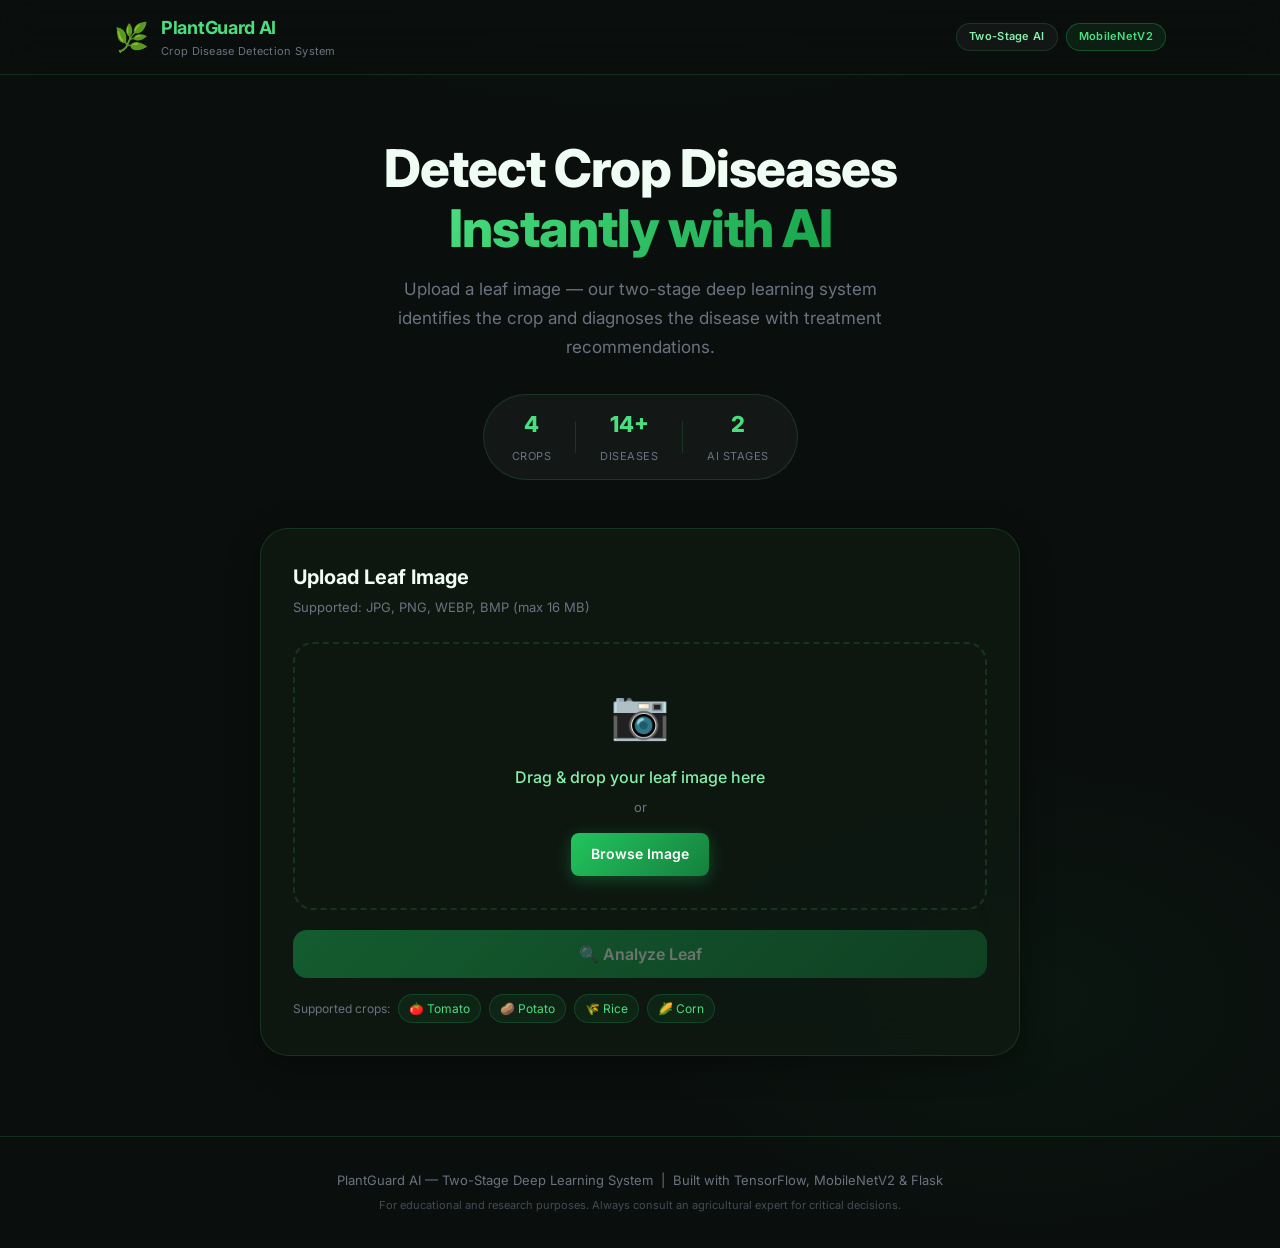
==== templates/index.html @ 99c21367 "Project" ====
<!DOCTYPE html>
<html lang="en">
<head>
  <meta charset="UTF-8" />
  <meta name="viewport" content="width=device-width, initial-scale=1.0" />
  <title>Plant Disease Predictor — AI Crop Health Analyzer</title>
  <meta name="description" content="Upload a crop leaf image to instantly identify the crop type and detect diseases using AI. Get treatment and prevention recommendations." />
  <link rel="preconnect" href="https://fonts.googleapis.com" />
  <link rel="preconnect" href="https://fonts.gstatic.com" crossorigin />
  <link href="https://fonts.googleapis.com/css2?family=Inter:wght@300;400;500;600;700;800&display=swap" rel="stylesheet" />
  <link rel="stylesheet" href="/static/css/style.css" />
</head>
<body>

  <!-- ── Header ─────────────────────────────────────────────────────── -->
  <header class="header">
    <div class="header-inner">
      <div class="logo">
        <span class="logo-icon">🌿</span>
        <div>
          <span class="logo-title">PlantGuard AI</span>
          <span class="logo-sub">Crop Disease Detection System</span>
        </div>
      </div>
      <nav class="header-nav">
        <span class="nav-badge">Two-Stage AI</span>
        <span class="nav-badge nav-badge--green">MobileNetV2</span>
      </nav>
    </div>
  </header>

  <!-- ── Hero Section ───────────────────────────────────────────────── -->
  <section class="hero">
    <div class="hero-content">
      <h1 class="hero-title">
        Detect Crop Diseases<br />
        <span class="hero-highlight">Instantly with AI</span>
      </h1>
      <p class="hero-subtitle">
        Upload a leaf image — our two-stage deep learning system identifies
        the crop and diagnoses the disease with treatment recommendations.
      </p>
      <div class="hero-stats">
        <div class="stat">
          <span class="stat-num">4</span>
          <span class="stat-label">Crops</span>
        </div>
        <div class="stat-divider"></div>
        <div class="stat">
          <span class="stat-num">14+</span>
          <span class="stat-label">Diseases</span>
        </div>
        <div class="stat-divider"></div>
        <div class="stat">
          <span class="stat-num">2</span>
          <span class="stat-label">AI Stages</span>
        </div>
      </div>
    </div>
  </section>

  <!-- ── Main Content ────────────────────────────────────────────────── -->
  <main class="main">
    <div class="container">

      <!-- Upload Card -->
      <div class="card upload-card" id="uploadCard">
        <div class="card-header">
          <h2 class="card-title">Upload Leaf Image</h2>
          <p class="card-subtitle">Supported: JPG, PNG, WEBP, BMP (max 16 MB)</p>
        </div>

        <!-- Drag & Drop Zone -->
        <div class="drop-zone" id="dropZone">
          <div class="drop-zone-content" id="dropZoneContent">
            <div class="drop-icon">📷</div>
            <p class="drop-text">Drag &amp; drop your leaf image here</p>
            <p class="drop-subtext">or</p>
            <label class="btn btn--primary" for="fileInput">
              Browse Image
            </label>
            <input
              type="file"
              id="fileInput"
              accept="image/png,image/jpeg,image/webp,image/bmp"
              style="display: none;"
            />
          </div>

          <!-- Image Preview (hidden initially) -->
          <div class="preview-container" id="previewContainer" style="display:none;">
            <img id="previewImage" class="preview-image" alt="Uploaded leaf preview" />
            <div class="preview-overlay">
              <button class="btn btn--outline btn--sm" id="changeImageBtn">
                Change Image
              </button>
            </div>
          </div>
        </div>

        <!-- Analyze Button -->
        <button class="btn btn--primary btn--full btn--lg" id="analyzeBtn" disabled>
          <span id="analyzeBtnText">🔍 Analyze Leaf</span>
          <span id="analyzeBtnSpinner" class="spinner" style="display:none;"></span>
        </button>

        <!-- Supported Crops Info -->
        <div class="crops-info">
          <span class="crops-label">Supported crops:</span>
          <span class="crop-tag">🍅 Tomato</span>
          <span class="crop-tag">🥔 Potato</span>
          <span class="crop-tag">🌾 Rice</span>
          <span class="crop-tag">🌽 Corn</span>
        </div>
      </div>

      <!-- Loading State -->
      <div class="loading-card" id="loadingCard" style="display:none;">
        <div class="loading-animation">
          <div class="pulse-ring"></div>
          <div class="pulse-ring pulse-ring--2"></div>
          <div class="pulse-icon">🌿</div>
        </div>
        <h3 class="loading-title">Analyzing your leaf...</h3>
        <div class="loading-steps">
          <div class="loading-step" id="step1">
            <span class="step-dot step-dot--active"></span>
            <span>Stage 1: Identifying crop type</span>
          </div>
          <div class="loading-step" id="step2">
            <span class="step-dot"></span>
            <span>Stage 2: Detecting disease</span>
          </div>
          <div class="loading-step" id="step3">
            <span class="step-dot"></span>
            <span>Fetching treatment recommendations</span>
          </div>
        </div>
      </div>

      <!-- Error State -->
      <div class="error-card" id="errorCard" style="display:none;">
        <div class="error-icon">⚠️</div>
        <h3 class="error-title">Analysis Failed</h3>
        <p class="error-message" id="errorMessage"></p>
        <button class="btn btn--outline" id="retryBtn">Try Again</button>
      </div>

      <!-- Result Card -->
      <div class="result-card" id="resultCard" style="display:none;">

        <!-- Result Header -->
        <div class="result-header">
          <div class="result-header-left">
            <h2 class="result-title">Analysis Complete</h2>
            <p class="result-subtitle">Two-stage AI prediction result</p>
          </div>
          <button class="btn btn--outline btn--sm" id="newAnalysisBtn">
            + New Analysis
          </button>
        </div>

        <!-- Warning Banner (shown if low confidence) -->
        <div class="warning-banner" id="warningBanner" style="display:none;">
          <span>⚠️</span>
          <span id="warningMessage"></span>
        </div>

        <!-- Stage Results Row -->
        <div class="stages-row">
          <!-- Stage 1 -->
          <div class="stage-box stage-box--crop">
            <div class="stage-label">Stage 1 — Crop Identified</div>
            <div class="stage-emoji" id="cropEmoji">🌿</div>
            <div class="stage-value" id="cropName">—</div>
            <div class="confidence-bar-wrap">
              <div class="confidence-bar-track">
                <div class="confidence-bar-fill" id="cropConfBar"></div>
              </div>
              <span class="confidence-pct" id="cropConfPct">—</span>
            </div>
          </div>

          <div class="stages-arrow">→</div>

          <!-- Stage 2 -->
          <div class="stage-box stage-box--disease">
            <div class="stage-label">Stage 2 — Disease Detected</div>
            <div class="severity-badge" id="severityBadge">—</div>
            <div class="stage-value" id="diseaseName">—</div>
            <div class="confidence-bar-wrap">
              <div class="confidence-bar-track">
                <div class="confidence-bar-fill confidence-bar-fill--disease" id="diseaseConfBar"></div>
              </div>
              <span class="confidence-pct" id="diseaseConfPct">—</span>
            </div>
          </div>
        </div>

        <!-- Uploaded Image -->
        <div class="result-image-wrap">
          <img id="resultImage" class="result-image" alt="Analyzed leaf" />
        </div>

        <!-- Disease Description -->
        <div class="info-section">
          <h3 class="info-title">📋 About This Disease</h3>
          <p class="info-text" id="diseaseDescription">—</p>
        </div>

        <!-- Symptoms -->
        <div class="info-section">
          <h3 class="info-title">🔬 Symptoms</h3>
          <ul class="info-list" id="symptomsList"></ul>
        </div>

        <!-- Treatment -->
        <div class="info-section info-section--treatment">
          <h3 class="info-title">💊 Treatment</h3>
          <ul class="info-list info-list--treatment" id="treatmentList"></ul>
        </div>

        <!-- Prevention -->
        <div class="info-section info-section--prevention">
          <h3 class="info-title">🛡️ Prevention</h3>
          <ul class="info-list info-list--prevention" id="preventionList"></ul>
        </div>

        <!-- Confidence Breakdown -->
        <details class="confidence-details">
          <summary>View full confidence breakdown</summary>
          <div class="confidence-breakdown" id="confidenceBreakdown"></div>
        </details>

      </div>
      <!-- /result-card -->

    </div>
    <!-- /container -->
  </main>

  <!-- ── Footer ─────────────────────────────────────────────────────── -->
  <footer class="footer">
    <p>
      PlantGuard AI — Two-Stage Deep Learning System &nbsp;|&nbsp;
      Built with TensorFlow, MobileNetV2 &amp; Flask
    </p>
    <p class="footer-note">
      For educational and research purposes. Always consult an agricultural expert for critical decisions.
    </p>
  </footer>

  <script src="/static/js/app.js"></script>
</body>
</html>
---- static/css/style.css ----
/* ═══════════════════════════════════════════════════════════════
   style.css — PlantGuard AI — Plant Disease Predictor
   Modern green-themed UI with glassmorphism and micro-animations
   ═══════════════════════════════════════════════════════════════ */

/* ── CSS Variables ─────────────────────────────────────────────── */
:root {
  --green-50:  #f0fdf4;
  --green-100: #dcfce7;
  --green-200: #bbf7d0;
  --green-400: #4ade80;
  --green-500: #22c55e;
  --green-600: #16a34a;
  --green-700: #15803d;
  --green-800: #166534;
  --green-900: #14532d;

  --amber-400: #fbbf24;
  --amber-500: #f59e0b;
  --red-400:   #f87171;
  --red-500:   #ef4444;
  --blue-400:  #60a5fa;

  --bg-dark:   #0a0f0d;
  --bg-card:   rgba(15, 25, 18, 0.85);
  --bg-glass:  rgba(255, 255, 255, 0.04);
  --border:    rgba(74, 222, 128, 0.15);
  --border-hover: rgba(74, 222, 128, 0.35);

  --text-primary:   #f0fdf4;
  --text-secondary: #86efac;
  --text-muted:     #6b7280;

  --shadow-glow: 0 0 40px rgba(34, 197, 94, 0.12);
  --shadow-card: 0 8px 32px rgba(0, 0, 0, 0.4);

  --radius-sm: 8px;
  --radius-md: 14px;
  --radius-lg: 20px;
  --radius-xl: 28px;

  --font: 'Inter', -apple-system, BlinkMacSystemFont, sans-serif;
  --transition: 0.25s cubic-bezier(0.4, 0, 0.2, 1);
}

/* ── Reset & Base ───────────────────────────────────────────────── */
*, *::before, *::after { box-sizing: border-box; margin: 0; padding: 0; }

html { scroll-behavior: smooth; }

body {
  font-family: var(--font);
  background-color: var(--bg-dark);
  color: var(--text-primary);
  min-height: 100vh;
  line-height: 1.6;
  background-image:
    radial-gradient(ellipse 80% 50% at 50% -20%, rgba(34, 197, 94, 0.08) 0%, transparent 60%),
    radial-gradient(ellipse 60% 40% at 80% 80%, rgba(22, 163, 74, 0.05) 0%, transparent 50%);
}

/* ── Header ─────────────────────────────────────────────────────── */
.header {
  position: sticky;
  top: 0;
  z-index: 100;
  background: rgba(10, 15, 13, 0.9);
  backdrop-filter: blur(20px);
  border-bottom: 1px solid var(--border);
}

.header-inner {
  max-width: 1100px;
  margin: 0 auto;
  padding: 14px 24px;
  display: flex;
  align-items: center;
  justify-content: space-between;
}

.logo {
  display: flex;
  align-items: center;
  gap: 12px;
}

.logo-icon { font-size: 28px; }

.logo-title {
  display: block;
  font-size: 18px;
  font-weight: 700;
  color: var(--green-400);
  letter-spacing: -0.3px;
}

.logo-sub {
  display: block;
  font-size: 11px;
  color: var(--text-muted);
  letter-spacing: 0.3px;
}

.header-nav { display: flex; gap: 8px; }

.nav-badge {
  padding: 4px 12px;
  border-radius: 999px;
  font-size: 11px;
  font-weight: 600;
  background: var(--bg-glass);
  border: 1px solid var(--border);
  color: var(--text-secondary);
  letter-spacing: 0.3px;
}

.nav-badge--green {
  background: rgba(34, 197, 94, 0.1);
  border-color: rgba(34, 197, 94, 0.3);
  color: var(--green-400);
}

/* ── Hero ───────────────────────────────────────────────────────── */
.hero {
  text-align: center;
  padding: 64px 24px 48px;
}

.hero-content { max-width: 640px; margin: 0 auto; }

.hero-title {
  font-size: clamp(32px, 5vw, 52px);
  font-weight: 800;
  line-height: 1.15;
  letter-spacing: -1px;
  color: var(--text-primary);
  margin-bottom: 16px;
}

.hero-highlight {
  background: linear-gradient(135deg, var(--green-400), var(--green-600));
  -webkit-background-clip: text;
  -webkit-text-fill-color: transparent;
  background-clip: text;
}

.hero-subtitle {
  font-size: 17px;
  color: var(--text-muted);
  max-width: 500px;
  margin: 0 auto 32px;
  line-height: 1.7;
}

.hero-stats {
  display: inline-flex;
  align-items: center;
  gap: 24px;
  background: var(--bg-glass);
  border: 1px solid var(--border);
  border-radius: 999px;
  padding: 12px 28px;
}

.stat { text-align: center; }
.stat-num { display: block; font-size: 22px; font-weight: 800; color: var(--green-400); }
.stat-label { font-size: 11px; color: var(--text-muted); text-transform: uppercase; letter-spacing: 0.5px; }
.stat-divider { width: 1px; height: 32px; background: var(--border); }

/* ── Main Layout ────────────────────────────────────────────────── */
.main { padding: 0 24px 80px; }

.container {
  max-width: 760px;
  margin: 0 auto;
  display: flex;
  flex-direction: column;
  gap: 24px;
}

/* ── Card Base ──────────────────────────────────────────────────── */
.card {
  background: var(--bg-card);
  border: 1px solid var(--border);
  border-radius: var(--radius-xl);
  padding: 32px;
  backdrop-filter: blur(20px);
  box-shadow: var(--shadow-card);
}

/* ── Upload Card ────────────────────────────────────────────────── */
.card-header { margin-bottom: 24px; }
.card-title { font-size: 20px; font-weight: 700; color: var(--text-primary); }
.card-subtitle { font-size: 13px; color: var(--text-muted); margin-top: 4px; }

/* ── Drop Zone ──────────────────────────────────────────────────── */
.drop-zone {
  border: 2px dashed var(--border);
  border-radius: var(--radius-lg);
  min-height: 220px;
  display: flex;
  align-items: center;
  justify-content: center;
  cursor: pointer;
  transition: var(--transition);
  position: relative;
  overflow: hidden;
  margin-bottom: 20px;
}

.drop-zone:hover,
.drop-zone.drag-over {
  border-color: var(--green-500);
  background: rgba(34, 197, 94, 0.04);
  box-shadow: 0 0 0 4px rgba(34, 197, 94, 0.08);
}

.drop-zone-content {
  text-align: center;
  padding: 32px;
}

.drop-icon { font-size: 48px; margin-bottom: 12px; }

.drop-text {
  font-size: 16px;
  font-weight: 500;
  color: var(--text-secondary);
  margin-bottom: 6px;
}

.drop-subtext {
  font-size: 13px;
  color: var(--text-muted);
  margin-bottom: 16px;
}

/* ── Preview ────────────────────────────────────────────────────── */
.preview-container {
  width: 100%;
  height: 100%;
  position: relative;
}

.preview-image {
  width: 100%;
  max-height: 320px;
  object-fit: contain;
  border-radius: var(--radius-md);
  display: block;
}

.preview-overlay {
  position: absolute;
  bottom: 12px;
  right: 12px;
}

/* ── Buttons ────────────────────────────────────────────────────── */
.btn {
  display: inline-flex;
  align-items: center;
  justify-content: center;
  gap: 8px;
  padding: 10px 20px;
  border-radius: var(--radius-sm);
  font-family: var(--font);
  font-size: 14px;
  font-weight: 600;
  cursor: pointer;
  border: none;
  transition: var(--transition);
  text-decoration: none;
  white-space: nowrap;
}

.btn--primary {
  background: linear-gradient(135deg, var(--green-500), var(--green-700));
  color: #fff;
  box-shadow: 0 4px 16px rgba(34, 197, 94, 0.3);
}

.btn--primary:hover:not(:disabled) {
  background: linear-gradient(135deg, var(--green-400), var(--green-600));
  box-shadow: 0 6px 24px rgba(34, 197, 94, 0.45);
  transform: translateY(-1px);
}

.btn--primary:disabled {
  opacity: 0.4;
  cursor: not-allowed;
  transform: none;
  box-shadow: none;
}

.btn--outline {
  background: transparent;
  color: var(--text-secondary);
  border: 1px solid var(--border);
}

.btn--outline:hover {
  border-color: var(--green-500);
  color: var(--green-400);
  background: rgba(34, 197, 94, 0.06);
}

.btn--full { width: 100%; }
.btn--lg { padding: 14px 24px; font-size: 16px; border-radius: var(--radius-md); }
.btn--sm { padding: 6px 14px; font-size: 12px; }

/* ── Spinner ────────────────────────────────────────────────────── */
.spinner {
  width: 18px;
  height: 18px;
  border: 2px solid rgba(255,255,255,0.3);
  border-top-color: #fff;
  border-radius: 50%;
  animation: spin 0.7s linear infinite;
}

@keyframes spin { to { transform: rotate(360deg); } }

/* ── Crops Info ─────────────────────────────────────────────────── */
.crops-info {
  display: flex;
  align-items: center;
  flex-wrap: wrap;
  gap: 8px;
  margin-top: 16px;
}

.crops-label { font-size: 12px; color: var(--text-muted); }

.crop-tag {
  padding: 4px 10px;
  border-radius: 999px;
  font-size: 12px;
  background: rgba(34, 197, 94, 0.08);
  border: 1px solid rgba(34, 197, 94, 0.2);
  color: var(--green-400);
}

/* ── Loading Card ───────────────────────────────────────────────── */
.loading-card {
  background: var(--bg-card);
  border: 1px solid var(--border);
  border-radius: var(--radius-xl);
  padding: 48px 32px;
  text-align: center;
  backdrop-filter: blur(20px);
}

.loading-animation {
  position: relative;
  width: 80px;
  height: 80px;
  margin: 0 auto 24px;
}

.pulse-ring {
  position: absolute;
  inset: 0;
  border-radius: 50%;
  border: 2px solid var(--green-500);
  animation: pulse-out 1.8s ease-out infinite;
}

.pulse-ring--2 { animation-delay: 0.9s; }

@keyframes pulse-out {
  0%   { transform: scale(0.5); opacity: 1; }
  100% { transform: scale(1.8); opacity: 0; }
}

.pulse-icon {
  position: absolute;
  inset: 0;
  display: flex;
  align-items: center;
  justify-content: center;
  font-size: 32px;
}

.loading-title {
  font-size: 20px;
  font-weight: 600;
  color: var(--text-primary);
  margin-bottom: 24px;
}

.loading-steps { display: flex; flex-direction: column; gap: 12px; text-align: left; max-width: 320px; margin: 0 auto; }

.loading-step {
  display: flex;
  align-items: center;
  gap: 12px;
  font-size: 14px;
  color: var(--text-muted);
  transition: color var(--transition);
}

.loading-step.active { color: var(--green-400); }
.loading-step.done   { color: var(--text-secondary); }

.step-dot {
  width: 10px;
  height: 10px;
  border-radius: 50%;
  background: var(--text-muted);
  flex-shrink: 0;
  transition: background var(--transition);
}

.step-dot--active { background: var(--green-500); animation: blink 1s ease-in-out infinite; }
.step-dot--done   { background: var(--green-600); }

@keyframes blink { 0%, 100% { opacity: 1; } 50% { opacity: 0.3; } }

/* ── Error Card ─────────────────────────────────────────────────── */
.error-card {
  background: rgba(239, 68, 68, 0.06);
  border: 1px solid rgba(239, 68, 68, 0.25);
  border-radius: var(--radius-xl);
  padding: 48px 32px;
  text-align: center;
}

.error-icon { font-size: 48px; margin-bottom: 16px; }
.error-title { font-size: 20px; font-weight: 700; color: var(--red-400); margin-bottom: 8px; }
.error-message { font-size: 14px; color: var(--text-muted); margin-bottom: 24px; }

/* ── Result Card ────────────────────────────────────────────────── */
.result-card {
  background: var(--bg-card);
  border: 1px solid var(--border);
  border-radius: var(--radius-xl);
  padding: 32px;
  backdrop-filter: blur(20px);
  box-shadow: var(--shadow-glow), var(--shadow-card);
  animation: slide-up 0.4s ease-out;
}

@keyframes slide-up {
  from { opacity: 0; transform: translateY(20px); }
  to   { opacity: 1; transform: translateY(0); }
}

.result-header {
  display: flex;
  align-items: flex-start;
  justify-content: space-between;
  margin-bottom: 20px;
}

.result-title { font-size: 20px; font-weight: 700; color: var(--green-400); }
.result-subtitle { font-size: 13px; color: var(--text-muted); margin-top: 2px; }

/* ── Warning Banner ─────────────────────────────────────────────── */
.warning-banner {
  display: flex;
  align-items: center;
  gap: 10px;
  padding: 12px 16px;
  background: rgba(251, 191, 36, 0.08);
  border: 1px solid rgba(251, 191, 36, 0.25);
  border-radius: var(--radius-sm);
  font-size: 13px;
  color: var(--amber-400);
  margin-bottom: 20px;
}

/* ── Stages Row ─────────────────────────────────────────────────── */
.stages-row {
  display: flex;
  align-items: center;
  gap: 16px;
  margin-bottom: 24px;
}

.stage-box {
  flex: 1;
  padding: 20px;
  border-radius: var(--radius-lg);
  text-align: center;
}

.stage-box--crop {
  background: rgba(34, 197, 94, 0.06);
  border: 1px solid rgba(34, 197, 94, 0.2);
}

.stage-box--disease {
  background: rgba(96, 165, 250, 0.06);
  border: 1px solid rgba(96, 165, 250, 0.2);
}

.stage-label {
  font-size: 10px;
  font-weight: 600;
  text-transform: uppercase;
  letter-spacing: 0.8px;
  color: var(--text-muted);
  margin-bottom: 10px;
}

.stage-emoji { font-size: 32px; margin-bottom: 8px; }

.stage-value {
  font-size: 18px;
  font-weight: 700;
  color: var(--text-primary);
  margin-bottom: 12px;
  text-transform: capitalize;
}

.stages-arrow {
  font-size: 24px;
  color: var(--text-muted);
  flex-shrink: 0;
}

/* ── Confidence Bar ─────────────────────────────────────────────── */
.confidence-bar-wrap {
  display: flex;
  align-items: center;
  gap: 8px;
}

.confidence-bar-track {
  flex: 1;
  height: 6px;
  background: rgba(255,255,255,0.08);
  border-radius: 999px;
  overflow: hidden;
}

.confidence-bar-fill {
  height: 100%;
  background: linear-gradient(90deg, var(--green-600), var(--green-400));
  border-radius: 999px;
  width: 0%;
  transition: width 1s cubic-bezier(0.4, 0, 0.2, 1);
}

.confidence-bar-fill--disease {
  background: linear-gradient(90deg, #2563eb, var(--blue-400));
}

.confidence-pct {
  font-size: 12px;
  font-weight: 600;
  color: var(--text-secondary);
  min-width: 36px;
  text-align: right;
}

/* ── Severity Badge ─────────────────────────────────────────────── */
.severity-badge {
  display: inline-block;
  padding: 3px 10px;
  border-radius: 999px;
  font-size: 11px;
  font-weight: 700;
  text-transform: uppercase;
  letter-spacing: 0.5px;
  margin-bottom: 8px;
}

.severity-none     { background: rgba(34,197,94,0.15);  color: var(--green-400); }
.severity-low      { background: rgba(251,191,36,0.12); color: var(--amber-400); }
.severity-moderate { background: rgba(251,146,60,0.12); color: #fb923c; }
.severity-high     { background: rgba(239,68,68,0.12);  color: var(--red-400); }
.severity-unknown  { background: rgba(107,114,128,0.15); color: var(--text-muted); }

/* ── Result Image ───────────────────────────────────────────────── */
.result-image-wrap {
  margin-bottom: 24px;
  border-radius: var(--radius-md);
  overflow: hidden;
  border: 1px solid var(--border);
}

.result-image {
  width: 100%;
  max-height: 280px;
  object-fit: contain;
  display: block;
  background: rgba(0,0,0,0.2);
}

/* ── Info Sections ──────────────────────────────────────────────── */
.info-section {
  margin-bottom: 20px;
  padding: 20px;
  background: var(--bg-glass);
  border: 1px solid var(--border);
  border-radius: var(--radius-md);
}

.info-section--treatment {
  background: rgba(34, 197, 94, 0.04);
  border-color: rgba(34, 197, 94, 0.15);
}

.info-section--prevention {
  background: rgba(96, 165, 250, 0.04);
  border-color: rgba(96, 165, 250, 0.15);
}

.info-title {
  font-size: 14px;
  font-weight: 700;
  color: var(--text-secondary);
  margin-bottom: 12px;
  text-transform: uppercase;
  letter-spacing: 0.5px;
}

.info-text {
  font-size: 14px;
  color: var(--text-muted);
  line-height: 1.7;
}

.info-list {
  list-style: none;
  display: flex;
  flex-direction: column;
  gap: 8px;
}

.info-list li {
  font-size: 14px;
  color: var(--text-muted);
  padding-left: 20px;
  position: relative;
  line-height: 1.6;
}

.info-list li::before {
  content: "•";
  position: absolute;
  left: 0;
  color: var(--green-500);
  font-weight: 700;
}

.info-list--treatment li::before { color: var(--green-400); }
.info-list--prevention li::before { color: var(--blue-400); }

/* ── Confidence Details ─────────────────────────────────────────── */
.confidence-details {
  border: 1px solid var(--border);
  border-radius: var(--radius-md);
  overflow: hidden;
}

.confidence-details summary {
  padding: 12px 16px;
  font-size: 13px;
  color: var(--text-muted);
  cursor: pointer;
  user-select: none;
  transition: color var(--transition);
}

.confidence-details summary:hover { color: var(--green-400); }

.confidence-breakdown {
  padding: 16px;
  display: flex;
  flex-direction: column;
  gap: 8px;
}

.breakdown-item {
  display: flex;
  align-items: center;
  gap: 10px;
  font-size: 13px;
}

.breakdown-label {
  width: 140px;
  color: var(--text-muted);
  text-transform: capitalize;
  flex-shrink: 0;
}

.breakdown-bar-track {
  flex: 1;
  height: 5px;
  background: rgba(255,255,255,0.06);
  border-radius: 999px;
  overflow: hidden;
}

.breakdown-bar-fill {
  height: 100%;
  background: var(--green-600);
  border-radius: 999px;
  transition: width 0.8s ease;
}

.breakdown-pct {
  width: 40px;
  text-align: right;
  color: var(--text-muted);
  font-size: 12px;
}

/* ── Footer ─────────────────────────────────────────────────────── */
.footer {
  text-align: center;
  padding: 32px 24px;
  border-top: 1px solid var(--border);
  font-size: 13px;
  color: var(--text-muted);
  line-height: 1.8;
}

.footer-note { font-size: 11px; margin-top: 4px; opacity: 0.6; }

/* ── Responsive ─────────────────────────────────────────────────── */
@media (max-width: 600px) {
  .hero { padding: 40px 16px 32px; }
  .card, .result-card, .loading-card, .error-card { padding: 20px; }
  .stages-row { flex-direction: column; }
  .stages-arrow { transform: rotate(90deg); }
  .hero-stats { gap: 16px; padding: 10px 20px; }
  .header-nav { display: none; }
}
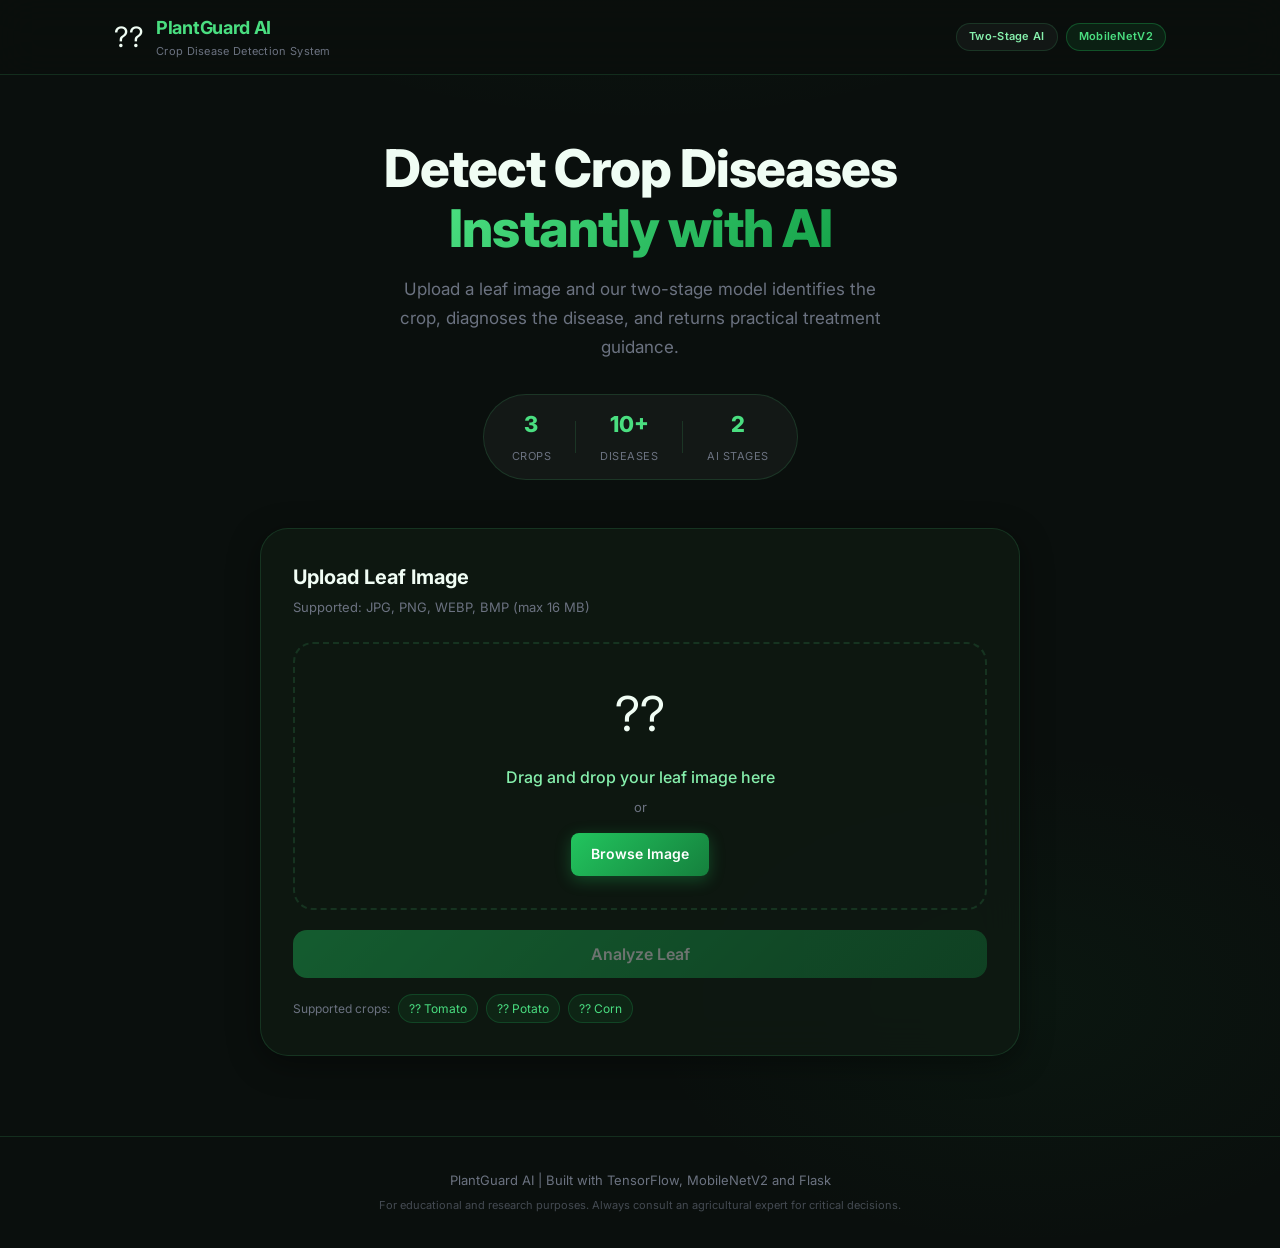
==== commit f92d652d: "addition of test stats" ====
--- a/templates/index.html
+++ b/templates/index.html
@@ -3,20 +3,18 @@
 <head>
   <meta charset="UTF-8" />
   <meta name="viewport" content="width=device-width, initial-scale=1.0" />
-  <title>Plant Disease Predictor — AI Crop Health Analyzer</title>
-  <meta name="description" content="Upload a crop leaf image to instantly identify the crop type and detect diseases using AI. Get treatment and prevention recommendations." />
+  <title>Plant Disease Predictor - AI Crop Health Analyzer</title>
+  <meta name="description" content="Upload a crop leaf image to identify tomato, potato, or corn diseases with AI and get treatment recommendations." />
   <link rel="preconnect" href="https://fonts.googleapis.com" />
   <link rel="preconnect" href="https://fonts.gstatic.com" crossorigin />
   <link href="https://fonts.googleapis.com/css2?family=Inter:wght@300;400;500;600;700;800&display=swap" rel="stylesheet" />
   <link rel="stylesheet" href="/static/css/style.css" />
 </head>
 <body>
-
-  <!-- ── Header ─────────────────────────────────────────────────────── -->
   <header class="header">
     <div class="header-inner">
       <div class="logo">
-        <span class="logo-icon">🌿</span>
+        <span class="logo-icon">??</span>
         <div>
           <span class="logo-title">PlantGuard AI</span>
           <span class="logo-sub">Crop Disease Detection System</span>
@@ -29,7 +27,6 @@
     </div>
   </header>
 
-  <!-- ── Hero Section ───────────────────────────────────────────────── -->
   <section class="hero">
     <div class="hero-content">
       <h1 class="hero-title">
@@ -37,17 +34,17 @@
         <span class="hero-highlight">Instantly with AI</span>
       </h1>
       <p class="hero-subtitle">
-        Upload a leaf image — our two-stage deep learning system identifies
-        the crop and diagnoses the disease with treatment recommendations.
+        Upload a leaf image and our two-stage model identifies the crop, diagnoses the disease,
+        and returns practical treatment guidance.
       </p>
       <div class="hero-stats">
         <div class="stat">
-          <span class="stat-num">4</span>
+          <span class="stat-num">3</span>
           <span class="stat-label">Crops</span>
         </div>
         <div class="stat-divider"></div>
         <div class="stat">
-          <span class="stat-num">14+</span>
+          <span class="stat-num">10+</span>
           <span class="stat-label">Diseases</span>
         </div>
         <div class="stat-divider"></div>
@@ -59,26 +56,20 @@
     </div>
   </section>
 
-  <!-- ── Main Content ────────────────────────────────────────────────── -->
   <main class="main">
     <div class="container">
-
-      <!-- Upload Card -->
       <div class="card upload-card" id="uploadCard">
         <div class="card-header">
           <h2 class="card-title">Upload Leaf Image</h2>
           <p class="card-subtitle">Supported: JPG, PNG, WEBP, BMP (max 16 MB)</p>
         </div>
 
-        <!-- Drag & Drop Zone -->
         <div class="drop-zone" id="dropZone">
           <div class="drop-zone-content" id="dropZoneContent">
-            <div class="drop-icon">📷</div>
-            <p class="drop-text">Drag &amp; drop your leaf image here</p>
+            <div class="drop-icon">??</div>
+            <p class="drop-text">Drag and drop your leaf image here</p>
             <p class="drop-subtext">or</p>
-            <label class="btn btn--primary" for="fileInput">
-              Browse Image
-            </label>
+            <label class="btn btn--primary" for="fileInput">Browse Image</label>
             <input
               type="file"
               id="fileInput"
@@ -87,39 +78,32 @@
             />
           </div>
 
-          <!-- Image Preview (hidden initially) -->
           <div class="preview-container" id="previewContainer" style="display:none;">
             <img id="previewImage" class="preview-image" alt="Uploaded leaf preview" />
             <div class="preview-overlay">
-              <button class="btn btn--outline btn--sm" id="changeImageBtn">
-                Change Image
-              </button>
+              <button class="btn btn--outline btn--sm" id="changeImageBtn">Change Image</button>
             </div>
           </div>
         </div>
 
-        <!-- Analyze Button -->
         <button class="btn btn--primary btn--full btn--lg" id="analyzeBtn" disabled>
-          <span id="analyzeBtnText">🔍 Analyze Leaf</span>
+          <span id="analyzeBtnText">Analyze Leaf</span>
           <span id="analyzeBtnSpinner" class="spinner" style="display:none;"></span>
         </button>
 
-        <!-- Supported Crops Info -->
         <div class="crops-info">
           <span class="crops-label">Supported crops:</span>
-          <span class="crop-tag">🍅 Tomato</span>
-          <span class="crop-tag">🥔 Potato</span>
-          <span class="crop-tag">🌾 Rice</span>
-          <span class="crop-tag">🌽 Corn</span>
-        </div>
-      </div>
-
-      <!-- Loading State -->
+          <span class="crop-tag">?? Tomato</span>
+          <span class="crop-tag">?? Potato</span>
+          <span class="crop-tag">?? Corn</span>
+        </div>
+      </div>
+
       <div class="loading-card" id="loadingCard" style="display:none;">
         <div class="loading-animation">
           <div class="pulse-ring"></div>
           <div class="pulse-ring pulse-ring--2"></div>
-          <div class="pulse-icon">🌿</div>
+          <div class="pulse-icon">??</div>
         </div>
         <h3 class="loading-title">Analyzing your leaf...</h3>
         <div class="loading-steps">
@@ -138,116 +122,90 @@
         </div>
       </div>
 
-      <!-- Error State -->
       <div class="error-card" id="errorCard" style="display:none;">
-        <div class="error-icon">⚠️</div>
+        <div class="error-icon">??</div>
         <h3 class="error-title">Analysis Failed</h3>
         <p class="error-message" id="errorMessage"></p>
         <button class="btn btn--outline" id="retryBtn">Try Again</button>
       </div>
 
-      <!-- Result Card -->
       <div class="result-card" id="resultCard" style="display:none;">
-
-        <!-- Result Header -->
         <div class="result-header">
           <div class="result-header-left">
             <h2 class="result-title">Analysis Complete</h2>
             <p class="result-subtitle">Two-stage AI prediction result</p>
           </div>
-          <button class="btn btn--outline btn--sm" id="newAnalysisBtn">
-            + New Analysis
-          </button>
-        </div>
-
-        <!-- Warning Banner (shown if low confidence) -->
+          <button class="btn btn--outline btn--sm" id="newAnalysisBtn">+ New Analysis</button>
+        </div>
+
         <div class="warning-banner" id="warningBanner" style="display:none;">
-          <span>⚠️</span>
+          <span>??</span>
           <span id="warningMessage"></span>
         </div>
 
-        <!-- Stage Results Row -->
         <div class="stages-row">
-          <!-- Stage 1 -->
           <div class="stage-box stage-box--crop">
-            <div class="stage-label">Stage 1 — Crop Identified</div>
-            <div class="stage-emoji" id="cropEmoji">🌿</div>
-            <div class="stage-value" id="cropName">—</div>
+            <div class="stage-label">Stage 1 - Crop Identified</div>
+            <div class="stage-emoji" id="cropEmoji">??</div>
+            <div class="stage-value" id="cropName">-</div>
             <div class="confidence-bar-wrap">
               <div class="confidence-bar-track">
                 <div class="confidence-bar-fill" id="cropConfBar"></div>
               </div>
-              <span class="confidence-pct" id="cropConfPct">—</span>
+              <span class="confidence-pct" id="cropConfPct">-</span>
             </div>
           </div>
 
-          <div class="stages-arrow">→</div>
-
-          <!-- Stage 2 -->
+          <div class="stages-arrow">?</div>
+
           <div class="stage-box stage-box--disease">
-            <div class="stage-label">Stage 2 — Disease Detected</div>
-            <div class="severity-badge" id="severityBadge">—</div>
-            <div class="stage-value" id="diseaseName">—</div>
+            <div class="stage-label">Stage 2 - Disease Detected</div>
+            <div class="severity-badge" id="severityBadge">-</div>
+            <div class="stage-value" id="diseaseName">-</div>
             <div class="confidence-bar-wrap">
               <div class="confidence-bar-track">
                 <div class="confidence-bar-fill confidence-bar-fill--disease" id="diseaseConfBar"></div>
               </div>
-              <span class="confidence-pct" id="diseaseConfPct">—</span>
+              <span class="confidence-pct" id="diseaseConfPct">-</span>
             </div>
           </div>
         </div>
 
-        <!-- Uploaded Image -->
         <div class="result-image-wrap">
           <img id="resultImage" class="result-image" alt="Analyzed leaf" />
         </div>
 
-        <!-- Disease Description -->
         <div class="info-section">
-          <h3 class="info-title">📋 About This Disease</h3>
-          <p class="info-text" id="diseaseDescription">—</p>
-        </div>
-
-        <!-- Symptoms -->
+          <h3 class="info-title">About This Disease</h3>
+          <p class="info-text" id="diseaseDescription">-</p>
+        </div>
+
         <div class="info-section">
-          <h3 class="info-title">🔬 Symptoms</h3>
+          <h3 class="info-title">Symptoms</h3>
           <ul class="info-list" id="symptomsList"></ul>
         </div>
 
-        <!-- Treatment -->
         <div class="info-section info-section--treatment">
-          <h3 class="info-title">💊 Treatment</h3>
+          <h3 class="info-title">Treatment</h3>
           <ul class="info-list info-list--treatment" id="treatmentList"></ul>
         </div>
 
-        <!-- Prevention -->
         <div class="info-section info-section--prevention">
-          <h3 class="info-title">🛡️ Prevention</h3>
+          <h3 class="info-title">Prevention</h3>
           <ul class="info-list info-list--prevention" id="preventionList"></ul>
         </div>
 
-        <!-- Confidence Breakdown -->
         <details class="confidence-details">
           <summary>View full confidence breakdown</summary>
           <div class="confidence-breakdown" id="confidenceBreakdown"></div>
         </details>
-
-      </div>
-      <!-- /result-card -->
-
+      </div>
     </div>
-    <!-- /container -->
   </main>
 
-  <!-- ── Footer ─────────────────────────────────────────────────────── -->
   <footer class="footer">
-    <p>
-      PlantGuard AI — Two-Stage Deep Learning System &nbsp;|&nbsp;
-      Built with TensorFlow, MobileNetV2 &amp; Flask
-    </p>
-    <p class="footer-note">
-      For educational and research purposes. Always consult an agricultural expert for critical decisions.
-    </p>
+    <p>PlantGuard AI | Built with TensorFlow, MobileNetV2 and Flask</p>
+    <p class="footer-note">For educational and research purposes. Always consult an agricultural expert for critical decisions.</p>
   </footer>
 
   <script src="/static/js/app.js"></script>
